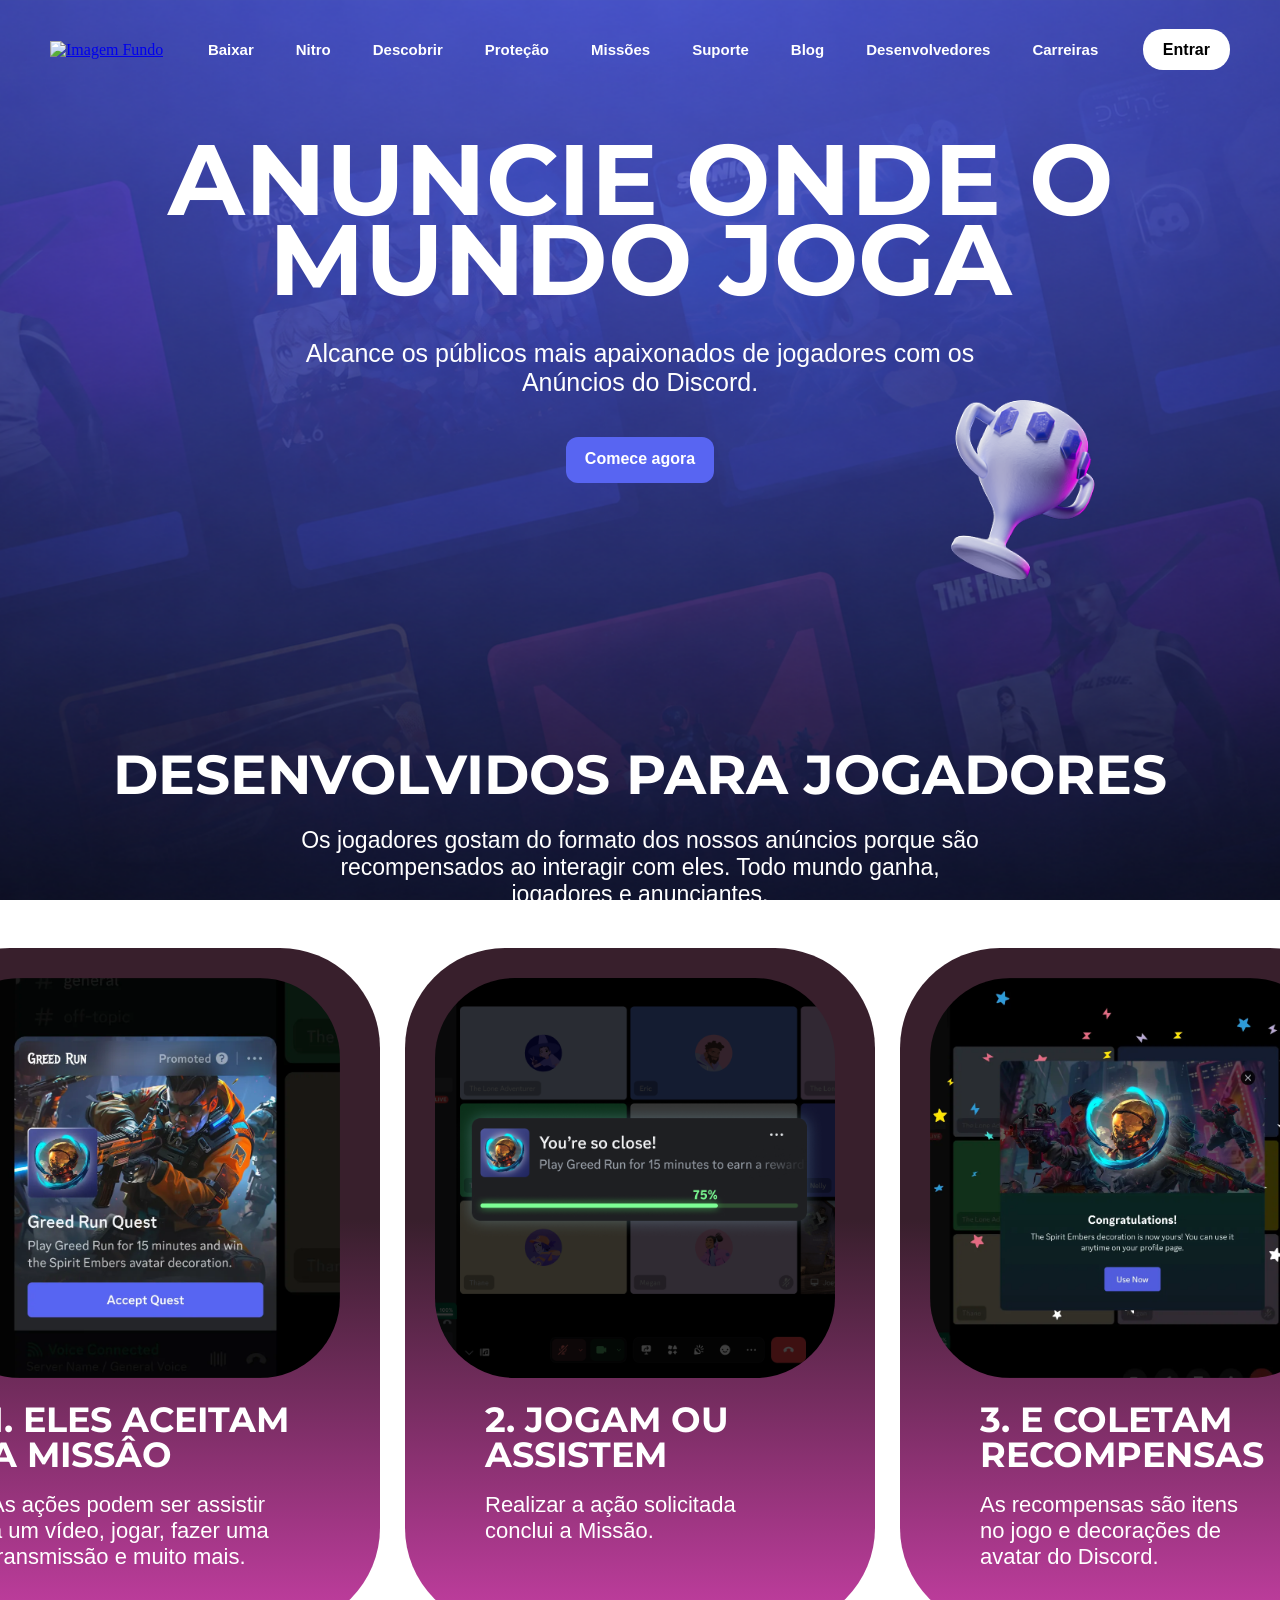
==== Discord/missoes/missoes.html @ f608c2de "desenvolvimento" ====
<!DOCTYPE html>
<html lang="pt-br">
<head>
    <meta charset="UTF-8">
    <meta name="viewport" content="width=device-width, initial-scale=1.0">
    <link rel="stylesheet" href="missoes.css">
    <link href="https://fonts.googleapis.com/css2?family=Montserrat:wght@900&display=swap" rel="stylesheet">
    <title>Tela de Missões</title>
</head>
<body>
    <header>

        <div class="header-1">

            <a href="../index.html"><img class="logo" src="../src/imagens-footer/imagens/66e90ab9506850e8a5dd48e3_Discrod_MainLogo.svg" alt="Imagem Fundo"></a>

            <input type="checkbox" id="menu-toggle">
            <nav>
                <a href="../baixar/baixar.html">Baixar</a>
                <a href="../nitro/nitro.html">Nitro</a>
                <a href="../descobrir/descobrir.html">Descobrir</a>
                <a href="../proteção/protecao.html">Proteção</a>
                <a href="../missoes/missoes.html">Missões</a>
                <a href="../suporte/suporte.html">Suporte</a>
                <a href="../blog/blog.html">Blog</a>
                <a href="../desenvolvedores/desenvolvedores.html">Desenvolvedores</a>
                <a href="../carreiras/carreiras.html">Carreiras</a>
            </nav>
    
            <div class="header-acoes">
                <a class="Entrar" href="../login/login.html">Entrar</a>
    
                <label for="menu-toggle" class="hamburger">☰</label>
            </div>

        </div>

    </header>

    <main>

        <section class="section-1">

            <h1>ANUNCIE ONDE O <br> MUNDO JOGA</h1>

            <p>Alcance os públicos mais apaixonados de jogadores com os <br> Anúncios do Discord.</p>

            <div class="section-1-saibamais">
                <a href="../login/login.html">Comece agora</a>
            </div>
            
            <img class="trofeu" src="../src/imagens-missoes/trofeu-missoes.png" alt="Imagem Troféu">

        </section>

        <section class="section-2">

            <h1 class="h1-titulo">DESENVOLVIDOS PARA JOGADORES</h1>

            <p class="p-descricao">Os jogadores gostam do formato dos nossos anúncios porque são <br> recompensados
            ao interagir com eles. Todo mundo ganha, <br> jogadores e anunciantes.</p>

            <div class="section-2-imagens">

                <div class="imagem-1">
                    <img src="../src/imagens-missoes/misssao-1.webp" alt="Imagem 1">
                    <h1>1. ELES ACEITAM A MISSÂO</h1>
                    <p>As ações podem ser assistir a um vídeo, jogar, fazer uma transmissão e muito mais.</p>
                </div>

                <div class="imagem-2">
                    <img src="../src/imagens-missoes/missao-2.webp" alt="Imagem 2">
                    <h1>2. JOGAM OU ASSISTEM</h1>
                    <p>Realizar a ação solicitada conclui a Missão.</p>
                </div>
                
                <div class="imagem-3">
                    <img src="../src/imagens-missoes/missao-3.webp" alt="Imagem 3">
                    <h1>3. E COLETAM RECOMPENSAS</h1>
                    <p>As recompensas são itens no jogo e decorações de avatar do Discord.</p>
                </div>

            </div>

        </section>

    </main>

</body>
</html>
---- Discord/missoes/missoes.css ----
* {
    margin: 0;
    padding: 0;
    box-sizing: border-box;
}

.header-1 {
    color: white;
    padding: 50px;
    display: flex;
    align-items: center;
    margin: auto;
    position: relative;
    bottom: 20px;
}

nav {
    display: flex;
    margin: auto;
}

nav a {
    font-family: 'Segoe UI', Tahoma, Geneva, Verdana, sans-serif;
    color: rgb(255, 255, 255);
    text-decoration: none;
    font-size: 15px;
    font-weight: 600;
    padding: 10px 20px;
    border: 1px solid transparent;
    border-radius: 14px;
}

nav a:hover {
    border-color: #7773f900;
    background-color: #5865F2;
}

.Entrar {
    color: rgb(0, 0, 0);
    font-family: Arial, Helvetica, sans-serif;
    font-size: 16px;
    text-decoration: none;
    font-weight: bolder;
    border: white;
    background-color: #ffffff;
    padding: 12px 20px;
    border-radius: 20px;
    transition: 0.3s, color 0.3s;
}

.Entrar:hover {
    background-color: #b8b8b8;
    border: #5865F2;
}


/* Esconde o checkbox */
#menu-toggle {
    display: none;
}

.hamburger {
    display: none;
    color: white;
    font-size: 30px;
    cursor: pointer;
}

body {
    background-image: url(../src/imagens-missoes/papel-de-fundo-missoes.png);
    background-size: cover;
    background-position: center;
    background-repeat: no-repeat;
    background-attachment: fixed;
}

.section-1 {
    display: flex;
    justify-content: center;
    flex-direction: column;
}

.section-1 h1 {
    color: white;
    font-family: 'Montserrat', sans-serif;
    font-size: 100px;
    text-align: center;
    line-height: 0.8;
}

.section-1 p {
    color: white;
    font-family: 'Segoe UI', Tahoma, Geneva, Verdana, sans-serif;
    font-size: 25px;
    text-align: center; 
    margin-top: 40px;
}

.section-1-saibamais {
    display: flex;
    justify-content: center;
    align-items: center;
    margin-top: 40px;
}

.section-1-saibamais a {
    color: white;
    font-family: 'Segoe UI', Tahoma, Geneva, Verdana, sans-serif;
    text-decoration: none;
    font-size: 16px;
    font-weight: 600;
    padding: 12px 18px 14px 18px;
    border: 1px solid transparent;
    background-color: #5865F2;
    border-radius: 12px;
}

.section-1-saibamais a:hover {
    border-color: #5865F2;
    background: linear-gradient(to bottom, #5865F2, #3030323f);
}

.trofeu {
    width: 270px;
    margin-left: auto;
    position: relative;
    bottom: 130px;
    right: 130px;
}

.section-2 {
    display: flex;
    justify-content: center;
    flex-direction: column;
    align-items: center;
}

.section-2 .h1-titulo {
    color: white;
    font-family: 'Montserrat', sans-serif;
    font-size: 55px;
    text-align: center;
    line-height: 0.8;
}

.section-2 .p-descricao {
    color: white;
    font-family: 'Segoe UI', Tahoma, Geneva, Verdana, sans-serif;
    font-size: 23px;
    text-align: center; 
    margin-top: 30px;
}

.section-2-imagens {
    display: flex;
    justify-content: center;
    align-items: center;
    margin-top: 40px;
    gap: 25px;
}

.section-2-imagens img {
    width: 400px;
    height: 400px;
    border-radius: 80px;
}

.imagem-1, .imagem-2, .imagem-3 {
    border-radius: 100px;
    padding: 30px;
    width: 470px;
    height: 680px;
    background: linear-gradient(to bottom, #381f2c 40%, #c43ea2);
}

.imagem-1 h1, .imagem-2 h1, .imagem-3 h1 {
    font-size: 35px;
    width: 300px;
    font-family: 'Montserrat', sans-serif;
    color: white;
    margin-left: 50px;
    margin-top: 20px;
    line-height: 1.0;
}

.imagem-1 p, .imagem-2 p, .imagem-3 p {
    font-size: 22px;
    width: 280px;
    font-family: 'Segoe UI', Tahoma, Geneva, Verdana, sans-serif;
    color: white;
    padding-bottom: 30px;
    margin-left: 50px;
    margin-top: 20px;
    font-weight: 400;
}
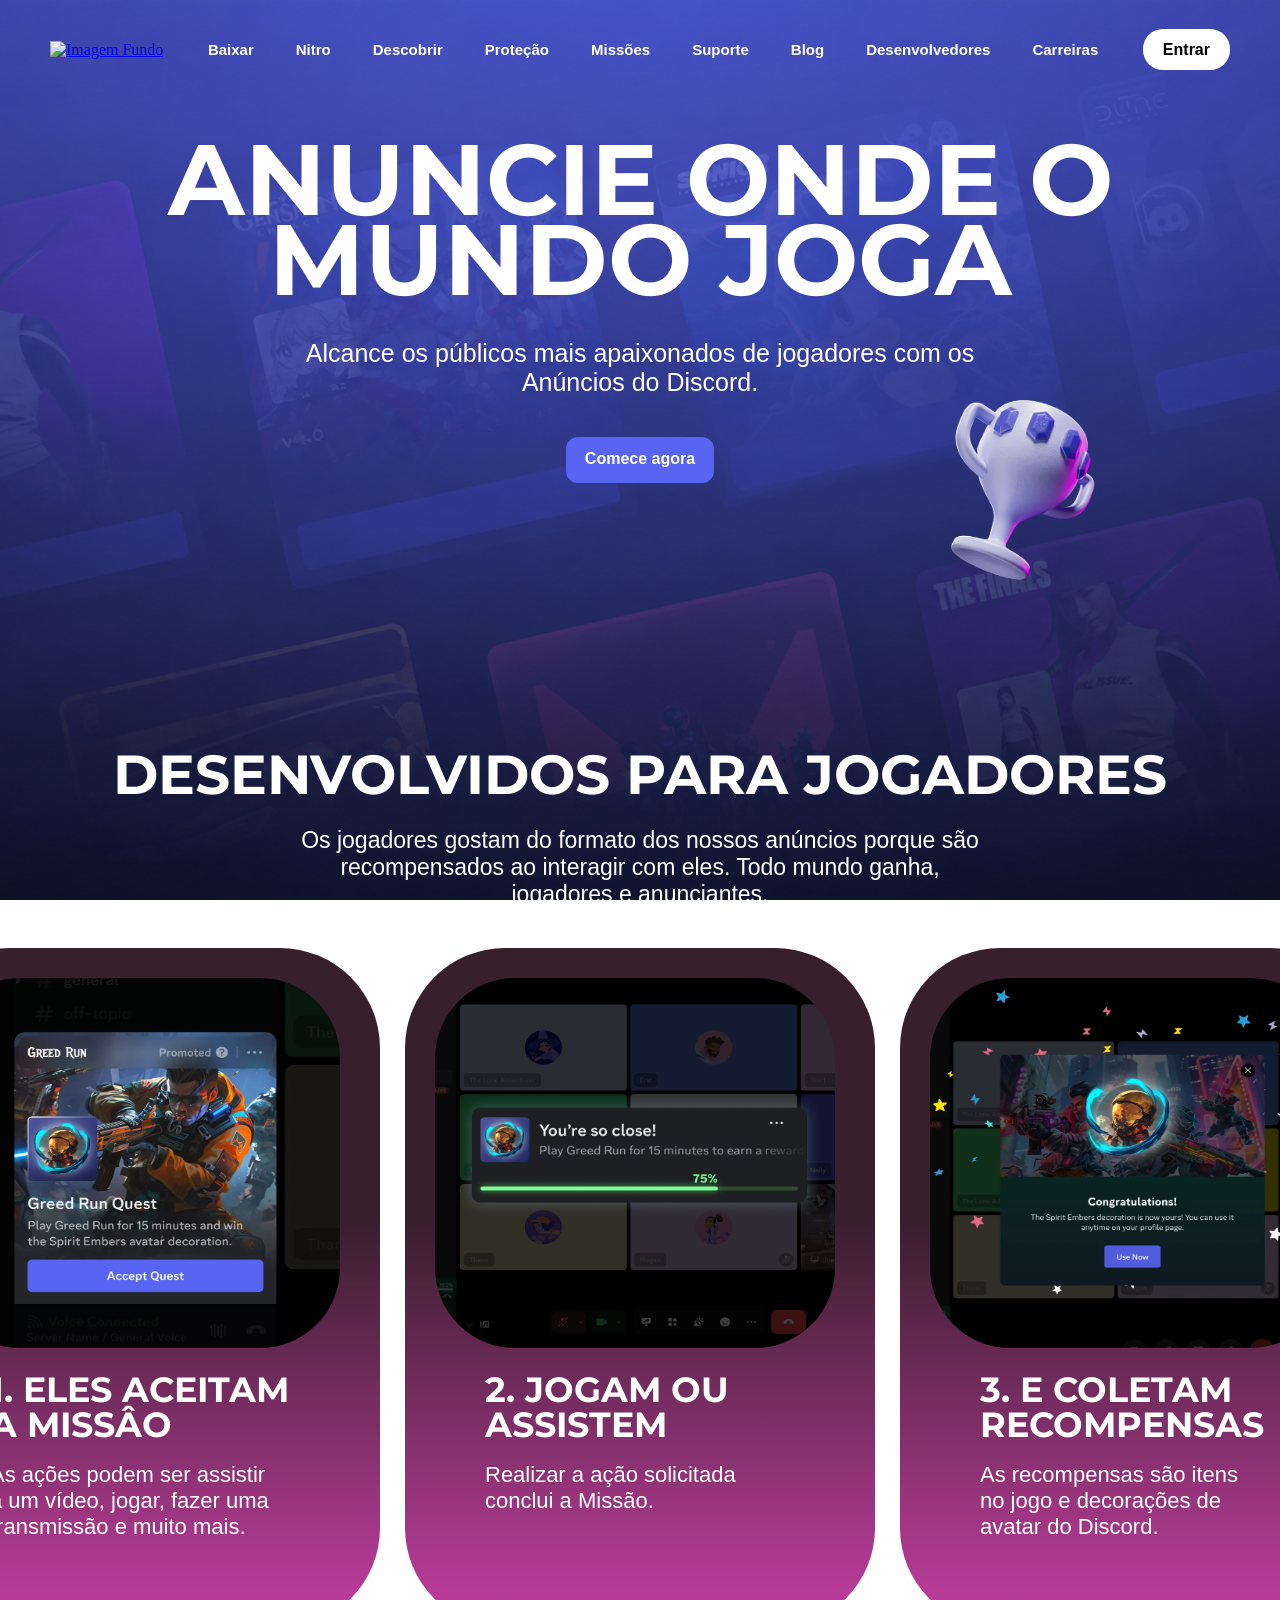
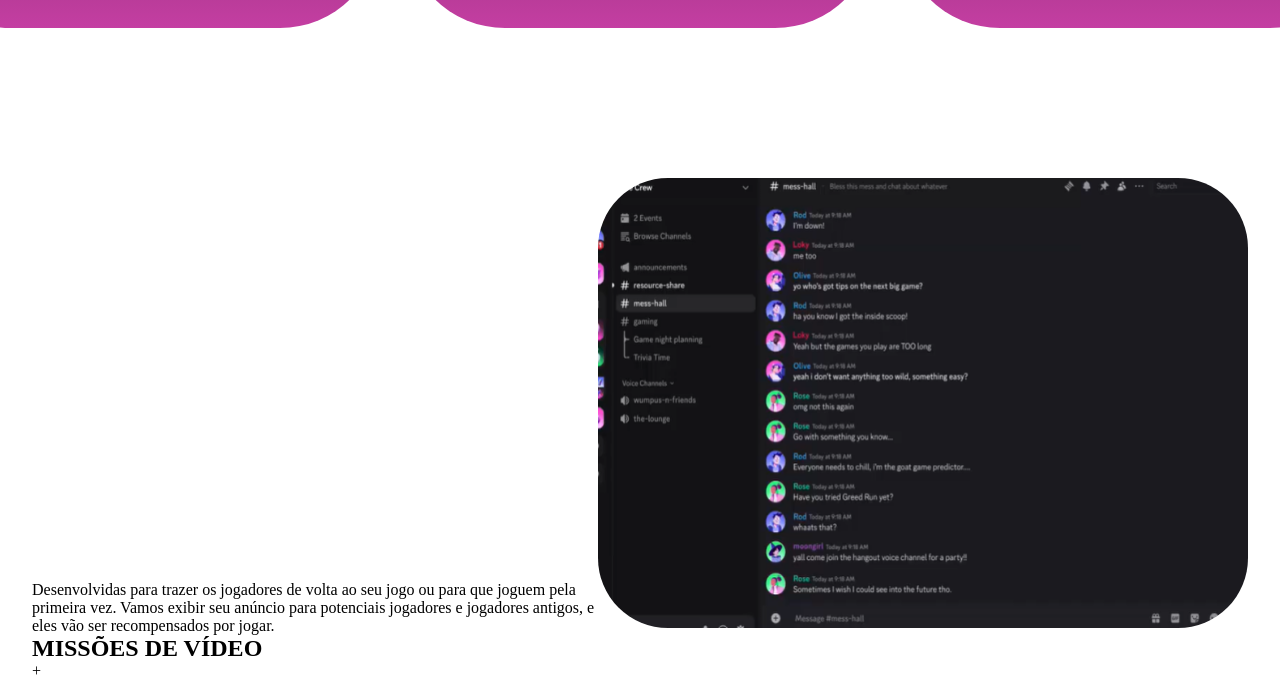
==== commit bf8783ab: "desenvolvimento" ====
--- a/Discord/missoes/missoes.html
+++ b/Discord/missoes/missoes.html
@@ -84,6 +84,45 @@
 
         </section>
 
+        <section class="section-3">
+
+            <div class="section-3-esquerda">
+
+                <h1>EXPLORE NOSSAS SOLUÇÕES</h1>
+
+                <p class="p-titulo">Seja para promover um jogo, filme ou outra coisa, as
+                Missões facilitam a conexão com jogadores em grande escala.</p>
+                
+                <div class="missoes">
+                    <div class="missoes-titulo">
+                        <h2>MISSÕES DE JOGO</h2>
+                        <p>-</p>
+                    </div>
+                    <div class="missoes-conteudo">
+                        <p>Desenvolvidas para trazer os jogadores de volta
+                        ao seu jogo ou para que joguem pela primeira vez.
+                        Vamos exibir seu anúncio para potenciais jogadores
+                        e jogadores antigos, e eles vão ser recompensados por jogar.</p>
+                    </div>
+                </div>
+
+                <div class="separador"></div>
+
+                <div class="missoes-video">
+                    <h2>MISSÕES DE VÍDEO</h2>
+                    <p>+</p>
+                </div>
+
+                <div class="separador"></div>
+
+            </div>
+
+            <div class="section-3-direita">
+                <img src="../src/imagens-missoes/captura-section-3.png" alt="Imagem"> 
+            </div>
+
+        </section>
+
     </main>
 
 </body>
--- a/Discord/missoes/missoes.css
+++ b/Discord/missoes/missoes.css
@@ -161,7 +161,7 @@
 
 .section-2-imagens img {
     width: 400px;
-    height: 400px;
+    height: 370px;
     border-radius: 80px;
 }
 
@@ -192,4 +192,66 @@
     margin-left: 50px;
     margin-top: 20px;
     font-weight: 400;
+}
+
+.section-3 {
+    display: flex;
+    margin: auto;
+    width: 95%;
+    margin-top: 150px;
+}
+
+.section-3-esquerda {
+    display: flex;
+    flex-direction: column;
+    justify-content: center;
+    width: 100%;
+}
+
+.section-3-esquerda h1 {
+    color: white;
+    font-family: 'Montserrat', sans-serif;
+    font-size: 59px;
+    width: 50%;
+    line-height: 1.0;
+
+}
+
+.section-3-esquerda .p-titulo {
+    color: white;
+    font-family: 'Segoe UI', Tahoma, Geneva, Verdana, sans-serif;
+    font-size: 24px;
+    width: 70%;
+    margin-top: 20px;
+    font-weight: 400;
+}
+
+.missoes {
+    margin-top: 60px;
+}
+
+.missoes-titulo  {
+    display: flex;
+    gap: 20px;
+    color: white;
+}
+
+.missoes-titulo h2 {
+    font-family: Arial, Helvetica, sans-serif;
+    font-size: 30px;
+    font-weight: 600;
+}
+
+.missoes-titulo p {
+    color: white;
+    font-family: 'Segoe UI', Tahoma, Geneva, Verdana, sans-serif;
+    font-size: 20px;
+    font-weight: 600;
+
+}
+
+.section-3-direita img {
+    width: 650px;
+    height: 450px;
+    border-radius: 70px;
 }
